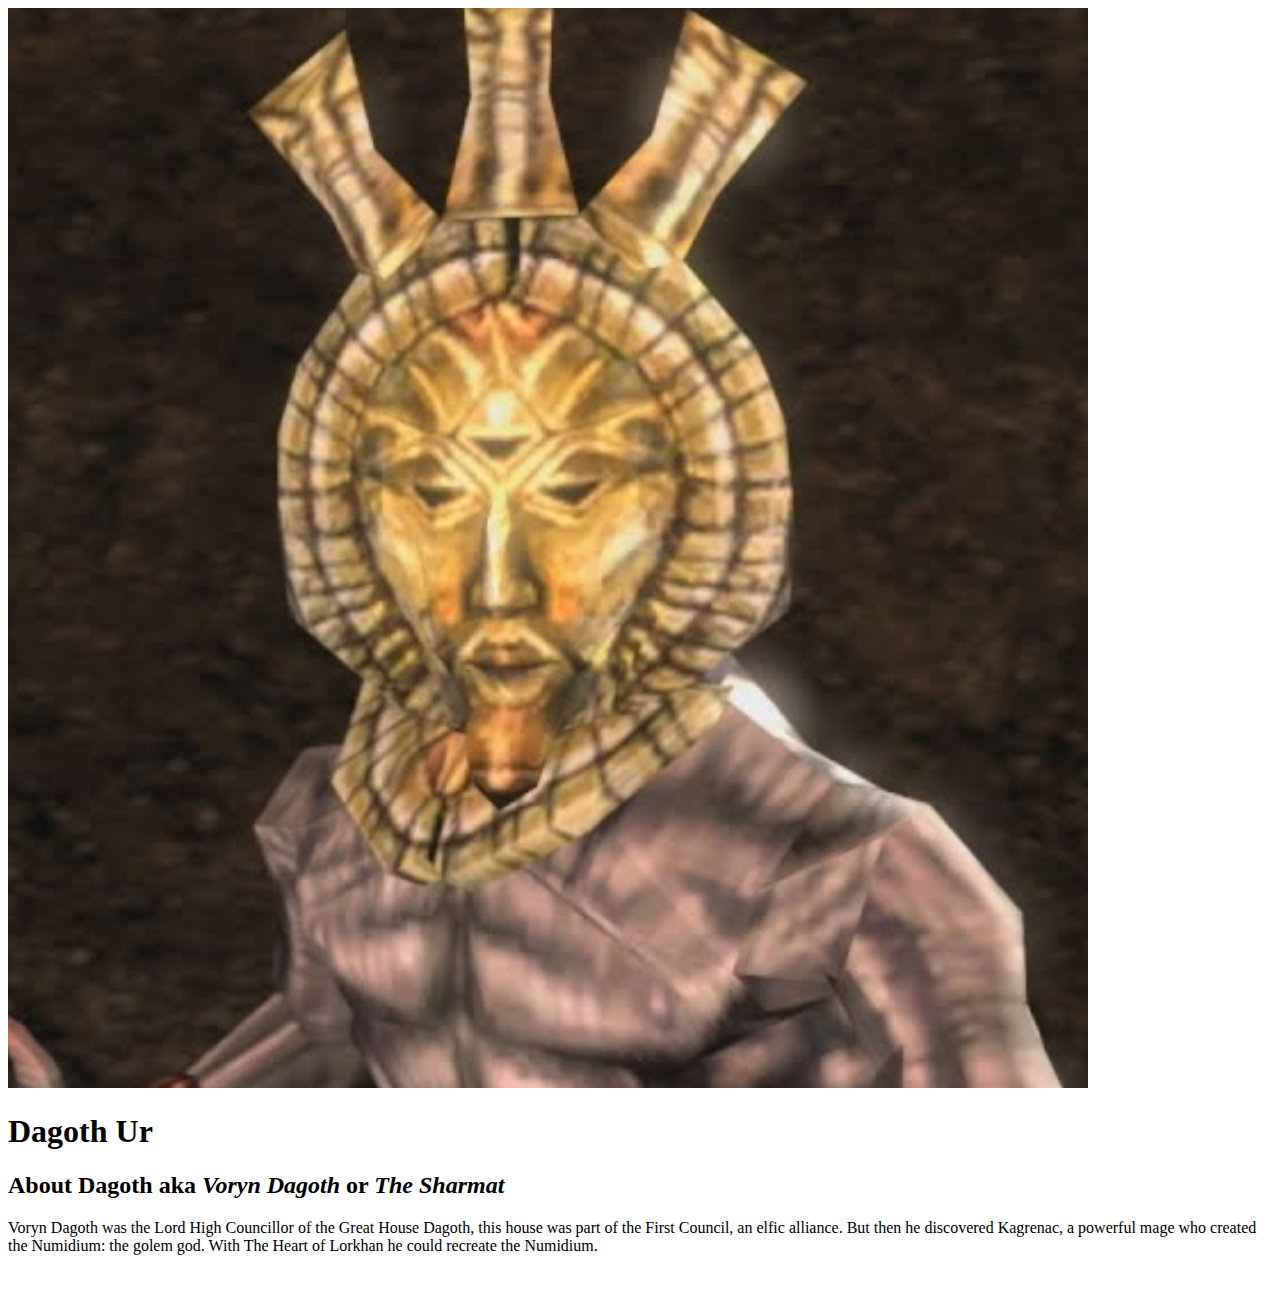
==== index.html @ 2358257a "stuff" ====
<!DOCTYPE html>
<html>
<head>
    <title>Dagoth Ur</title>
</head>
<body>
    <!--header element-->
    <header>
        <img src="img/Dagoth_Ur.jpg">
        <h1>Dagoth Ur</h1>
    </header>

    <!--main part-->
    <main>
        <h2>About Dagoth aka <i>Voryn Dagoth</i> or <i>The Sharmat</i></h2>
        <p>Voryn Dagoth was the Lord High Councillor of the Great House Dagoth, this house was part of the First Council, an elfic alliance. But then he discovered Kagrenac, a powerful mage
            who created the Numidium: the golem god. With The Heart of Lorkhan he could recreate the Numidium.<br> 
            </p>
        <img src="">
    </main>
</body>

</html>
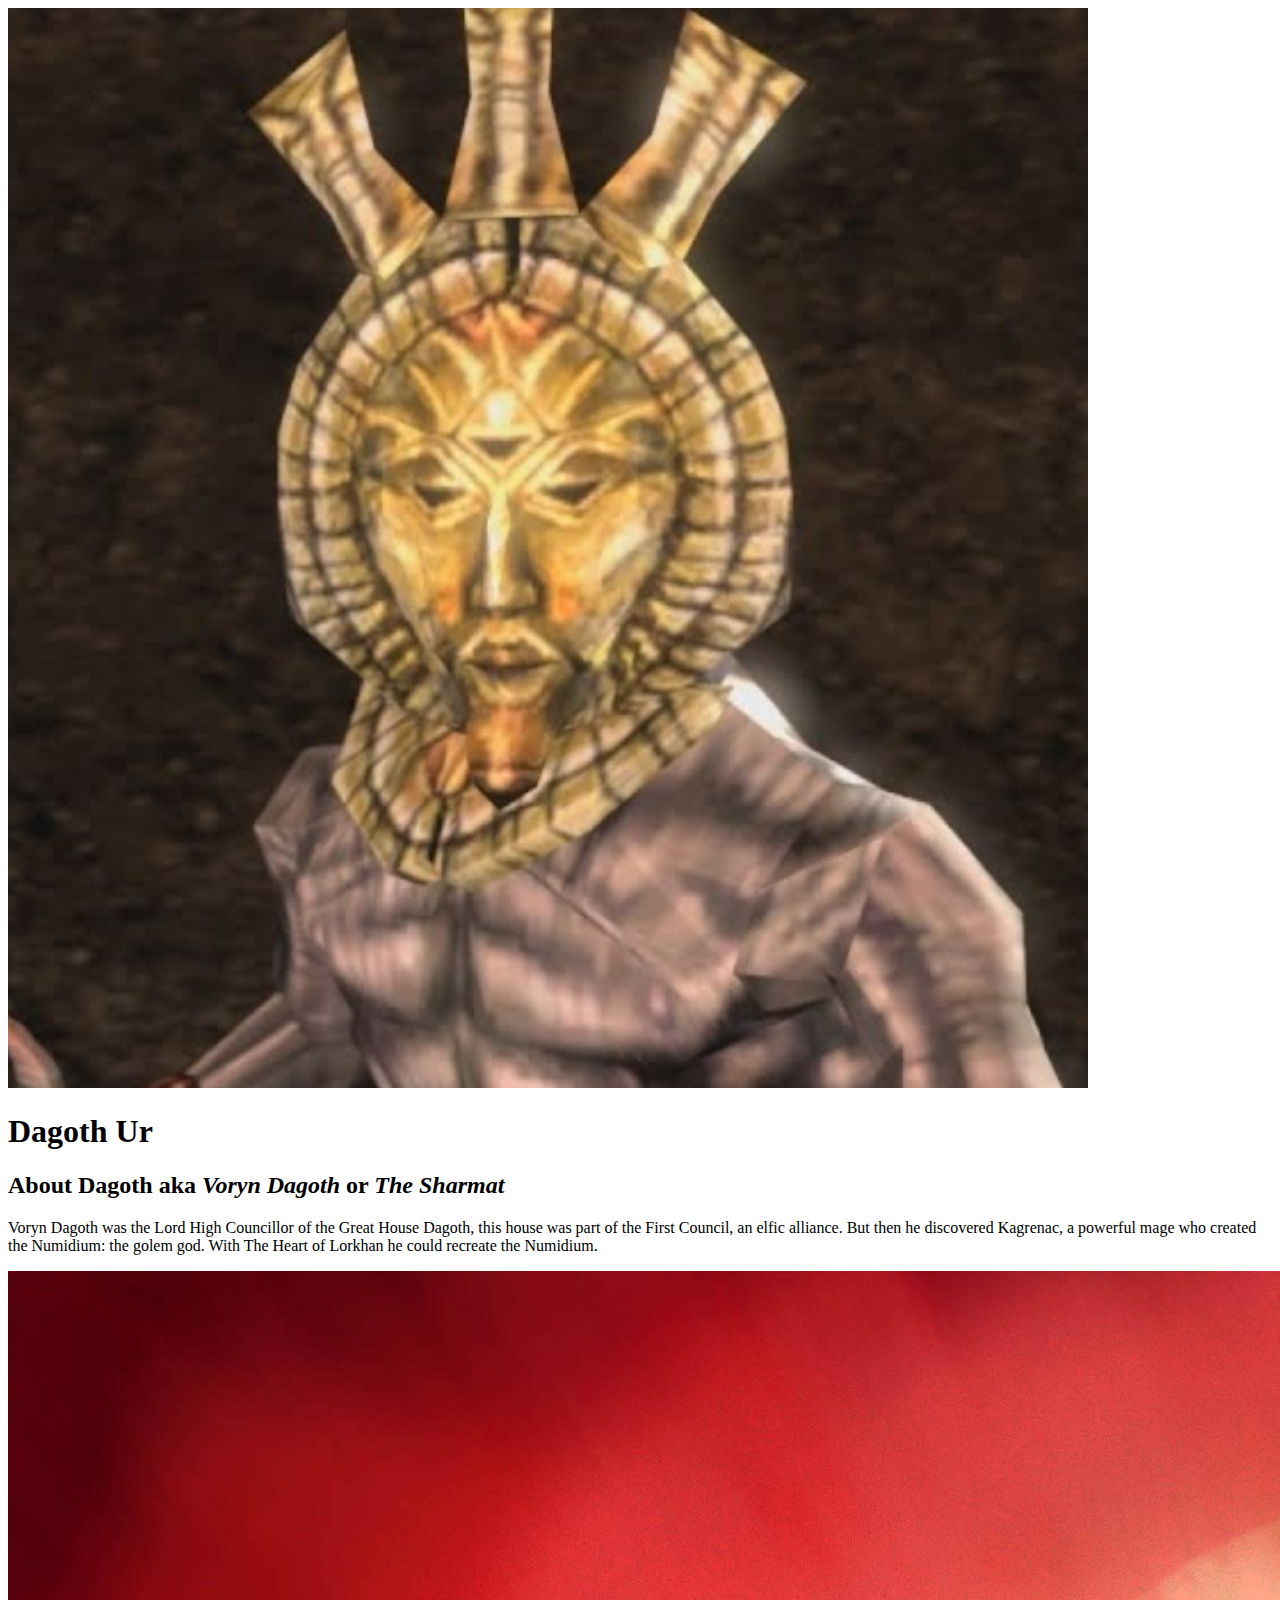
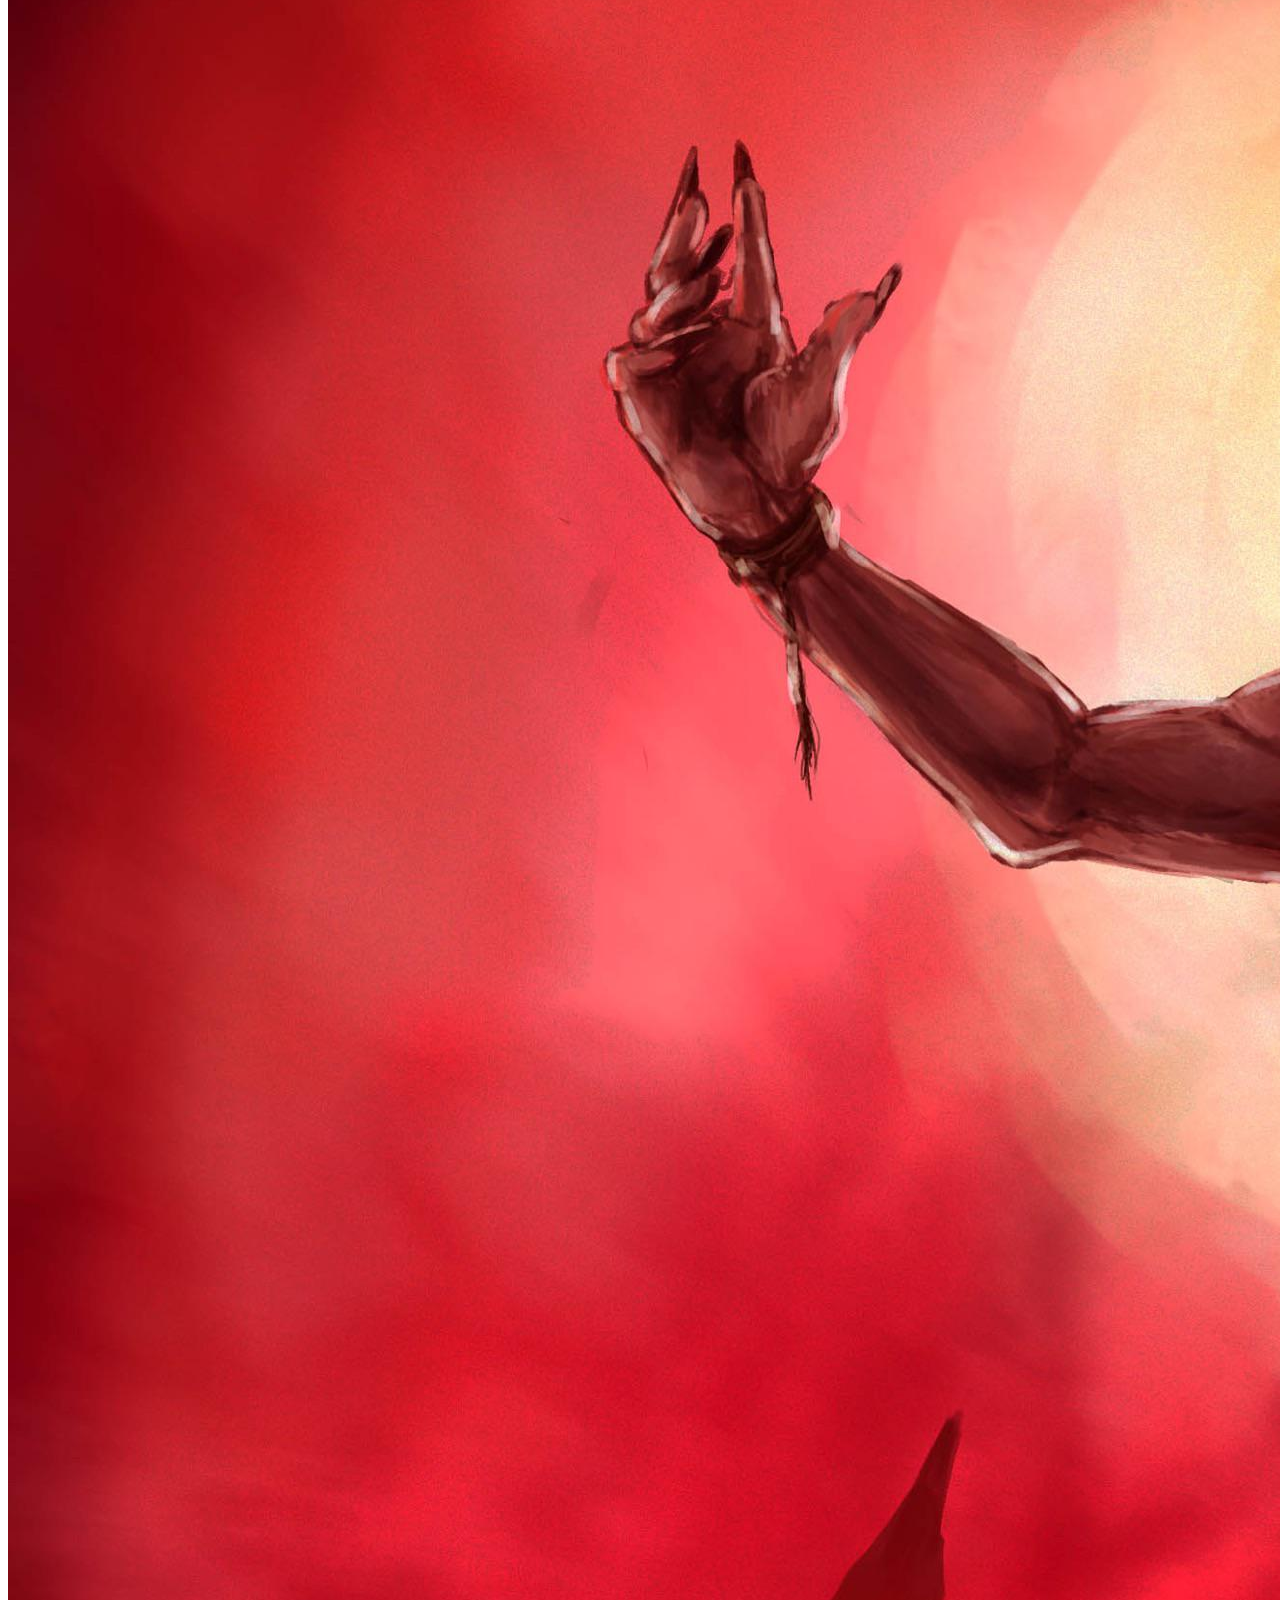
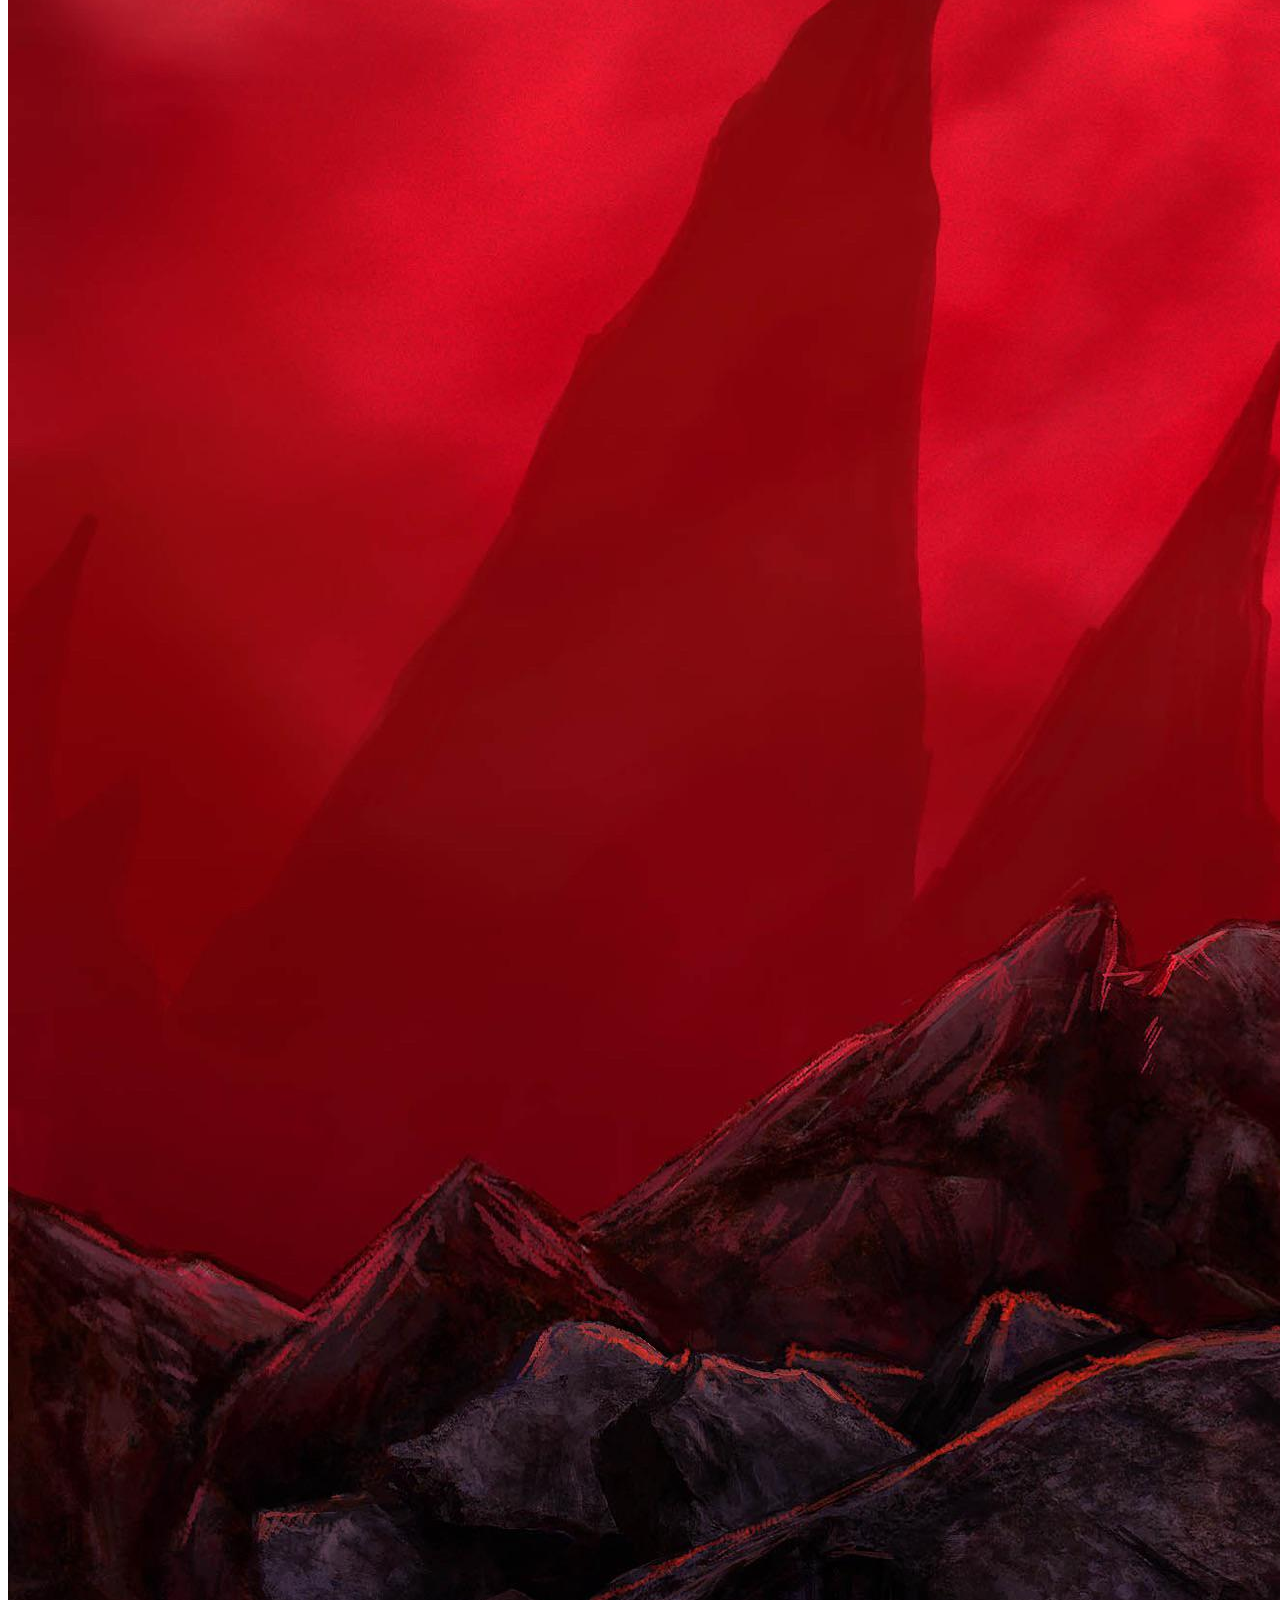
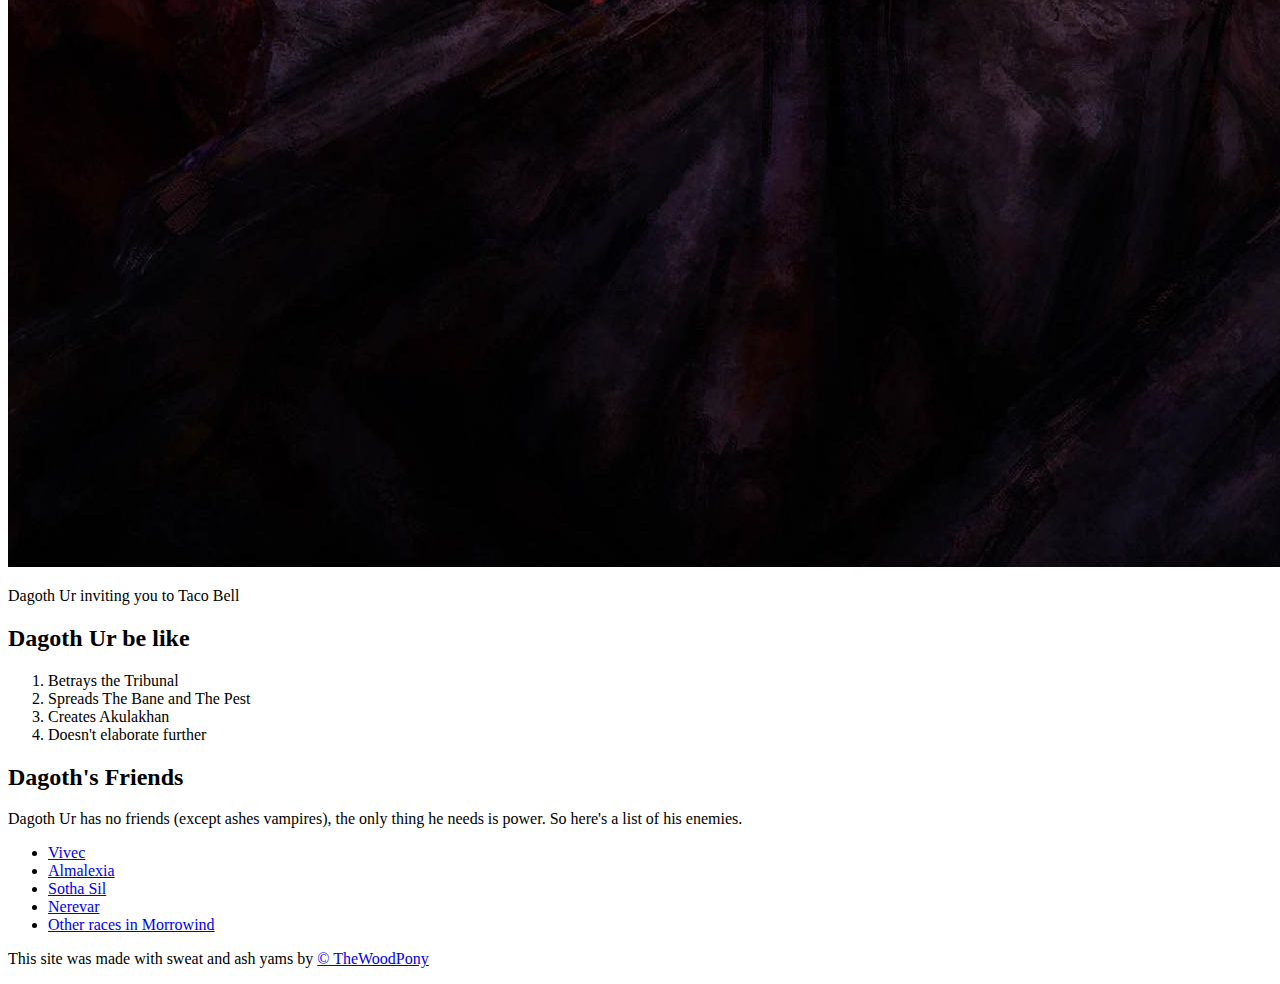
==== commit e28566d3: "Final html skeleton" ====
--- a/index.html
+++ b/index.html
@@ -2,6 +2,7 @@
 <html>
 <head>
     <title>Dagoth Ur</title>
+    <link rel="icon" href="img/favicon.ico">
 </head>
 <body>
     <!--header element-->
@@ -16,8 +17,28 @@
         <p>Voryn Dagoth was the Lord High Councillor of the Great House Dagoth, this house was part of the First Council, an elfic alliance. But then he discovered Kagrenac, a powerful mage
             who created the Numidium: the golem god. With The Heart of Lorkhan he could recreate the Numidium.<br> 
             </p>
-        <img src="">
+        <img src="img/Dagoth_Ur_2.jpg">
+        <p>Dagoth Ur inviting you to Taco Bell</p>
+        <!--Typical Dagoth stuff-->
+        <h2>Dagoth Ur be like</h2>
+        <ol>
+            <li>Betrays the Tribunal</li>
+            <li>Spreads The Bane and The Pest</li>
+            <li>Creates Akulakhan</li>
+            <li>Doesn't elaborate further</li>
+        </ol>
+        <!--Dagoth's enemies-->
+        <h2>Dagoth's Friends</h2>
+        <p>Dagoth Ur has no friends (except ashes vampires), the only thing he needs is power. So here's a list of his enemies.</p>
+        <ul>
+            <li><a target="_blank" href="https://elderscrolls.fandom.com/wiki/Vivec">Vivec</a></li>
+            <li><a target="_blank" href="https://elderscrolls.fandom.com/wiki/Almalexia">Almalexia</a></li>
+            <li><a target="_blank" href="https://elderscrolls.fandom.com/wiki/Sotha_Sil">Sotha Sil</a></li>
+            <li><a target="_blank" href="https://elderscrolls.fandom.com/wiki/Indoril_Nerevar">Nerevar</a></li>
+            <li><a target="_blank" href="https://en.wikipedia.org/wiki/Aryanism">Other races in Morrowind</a></li>
+        </ul>
     </main>
-</body>
+<footer>
+    <p>This site was made with sweat and ash yams by <a href="https://twitter.com/thewoodpony"> &copy; TheWoodPony</a></p>
 
-</html>+</footer>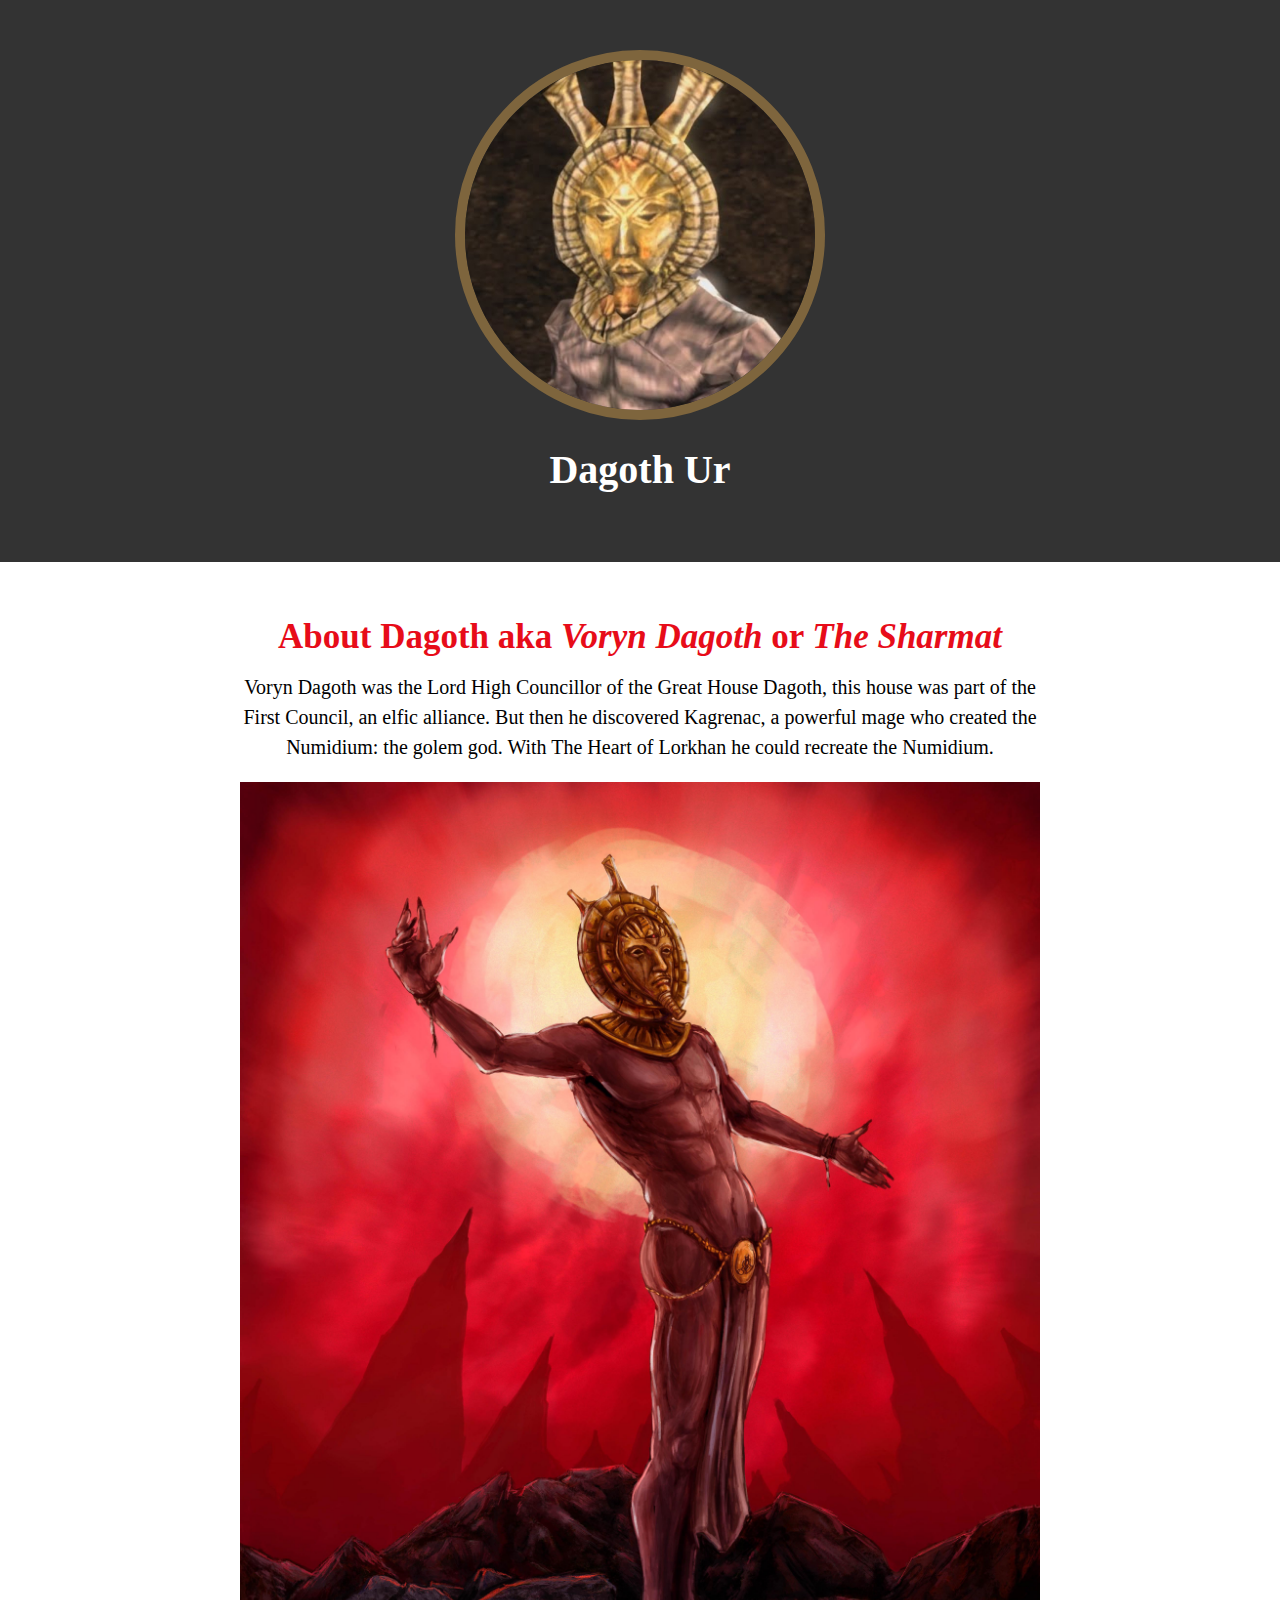
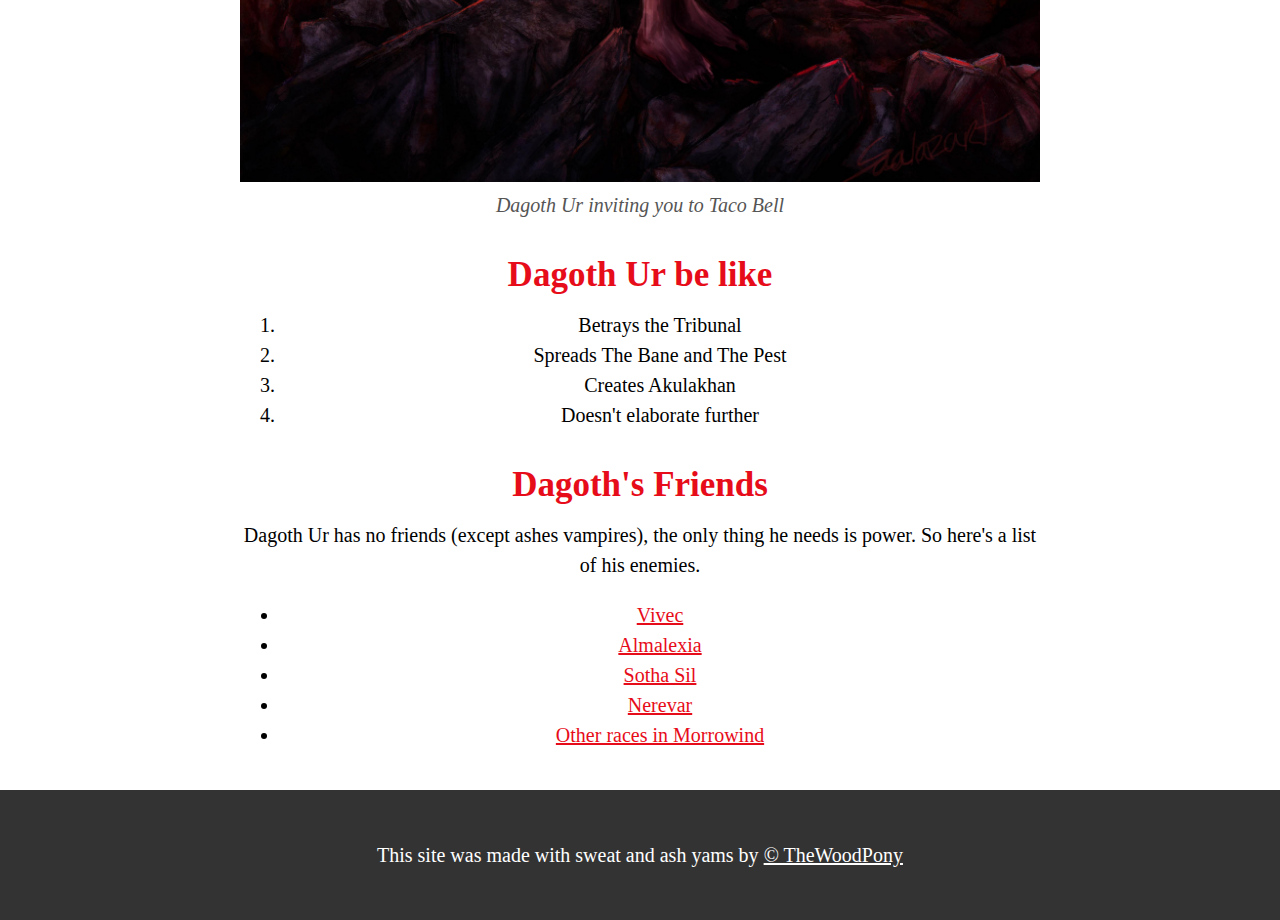
==== commit 38af8071: "CSS added" ====
--- a/index.html
+++ b/index.html
@@ -3,6 +3,7 @@
 <head>
     <title>Dagoth Ur</title>
     <link rel="icon" href="img/favicon.ico">
+    <link rel="stylesheet" type="text/css" href="css/hero.css">
 </head>
 <body>
     <!--header element-->
@@ -18,7 +19,7 @@
             who created the Numidium: the golem god. With The Heart of Lorkhan he could recreate the Numidium.<br> 
             </p>
         <img src="img/Dagoth_Ur_2.jpg">
-        <p>Dagoth Ur inviting you to Taco Bell</p>
+        <p class="caption">Dagoth Ur inviting you to Taco Bell</p>
         <!--Typical Dagoth stuff-->
         <h2>Dagoth Ur be like</h2>
         <ol>
--- a/css/hero.css
+++ b/css/hero.css
@@ -0,0 +1,74 @@
+body{
+    margin: 0; 
+    background-image: url('https://i.ytimg.com/vi/JUN5MTlqYVU/maxresdefault.jpg');
+    background-size: contain;
+    font-family: Planewalker;
+    font-size: 20px;
+    line-height: 30px;
+}
+
+@font-face{
+    font-family: "Planewalker";
+    src:url("Planewalker.otf")
+}
+
+header{
+    background-color: rgba(0, 0, 0, 0.8);
+    text-align: center;
+    padding-top: 50px;
+    padding-bottom: 50px;
+}
+
+header h1{
+    color: white;
+}
+
+header img{
+    border-radius: 190px;
+    width: 350px;
+    border: 10px solid #7E653D;
+}
+
+main{
+    max-width: 800px;
+    margin: 0 auto;
+    padding: 20px 20px;
+    text-align: center;
+
+}
+
+main img{
+    max-width: 100%; 
+}
+
+h2{
+    font-size: 35px;
+    color: #e70c19;
+    margin: 40px 0 10px; 
+}
+
+a{
+    color: #e70c19;
+}
+a:hover{
+    color: #483a94;
+}
+
+footer{
+    background-color:rgba(0, 0, 0, 0.8);
+    text-align: center;
+    color:white;
+    padding: 50px;
+}
+footer p{
+    margin: 0;
+}
+footer a{
+    color: white;
+}
+
+p.caption{
+    color: #555555;
+    font-style: italic;
+    margin-top: 0;
+}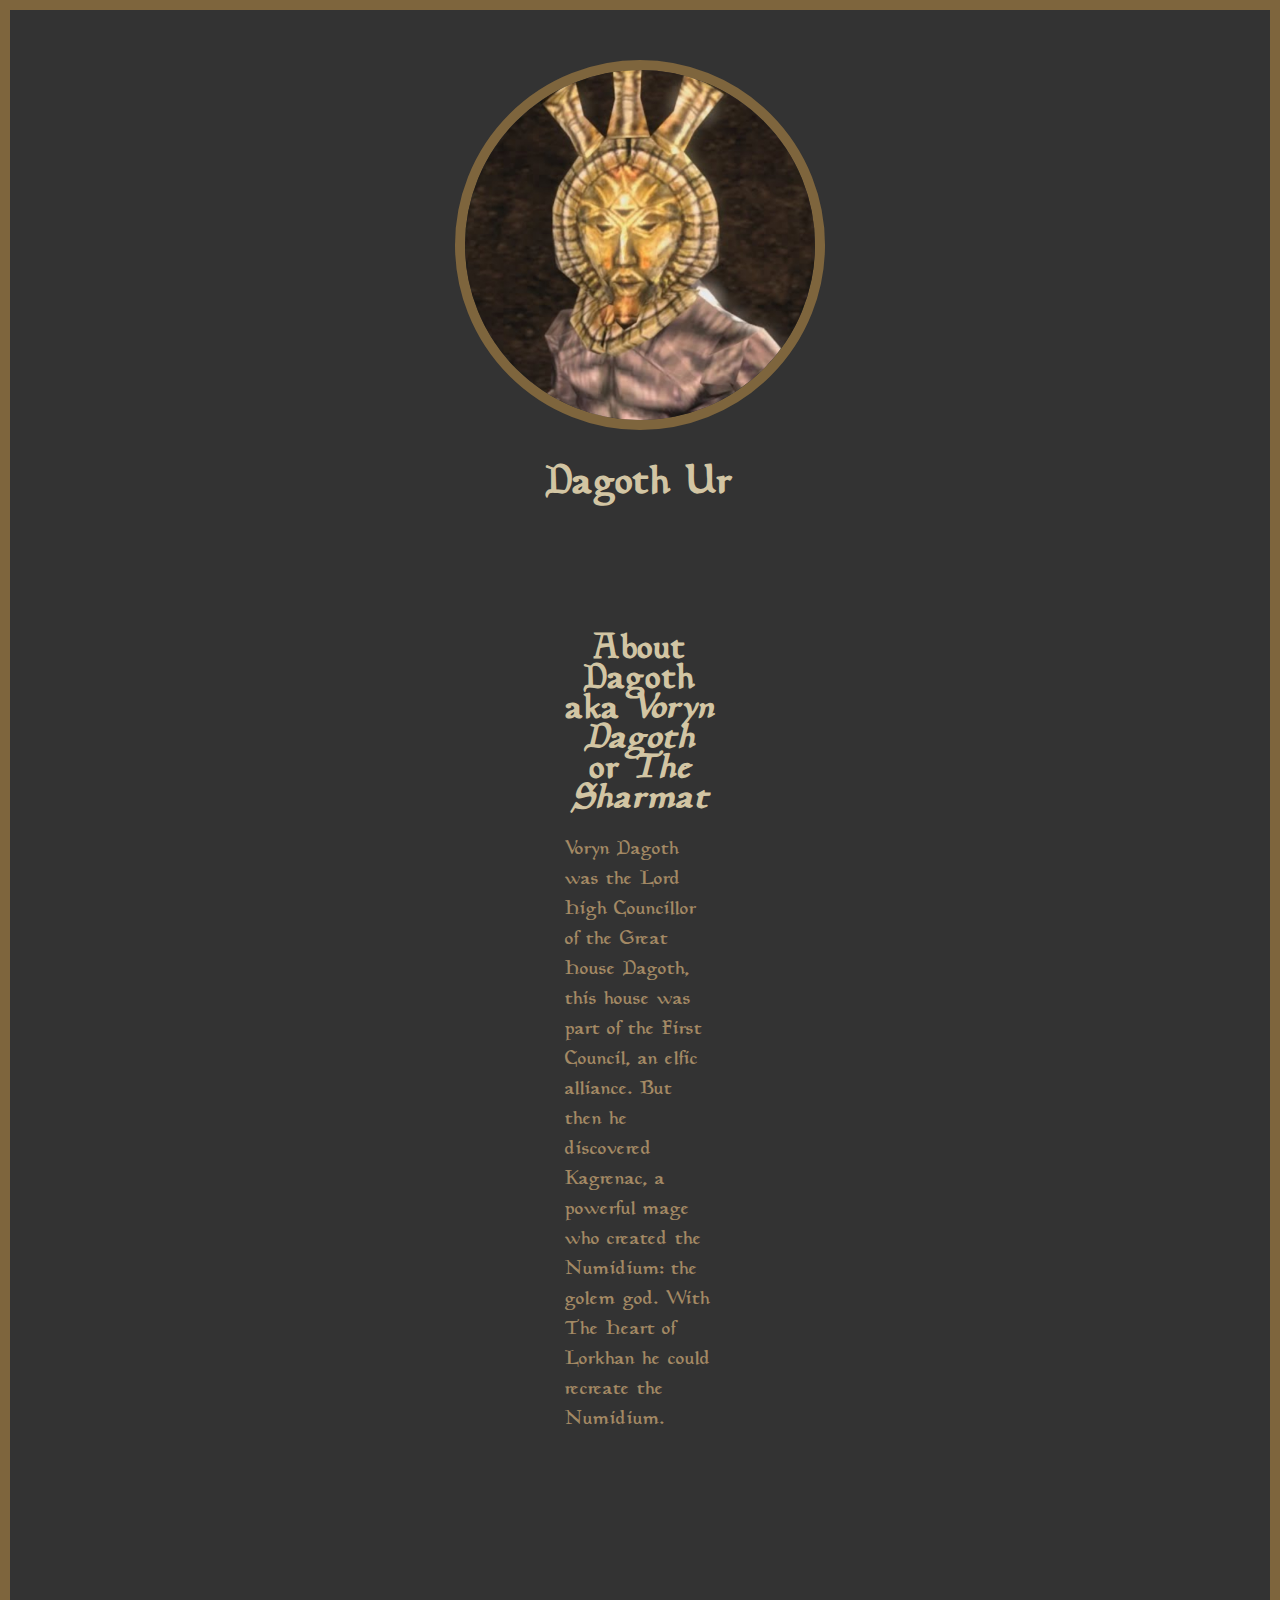
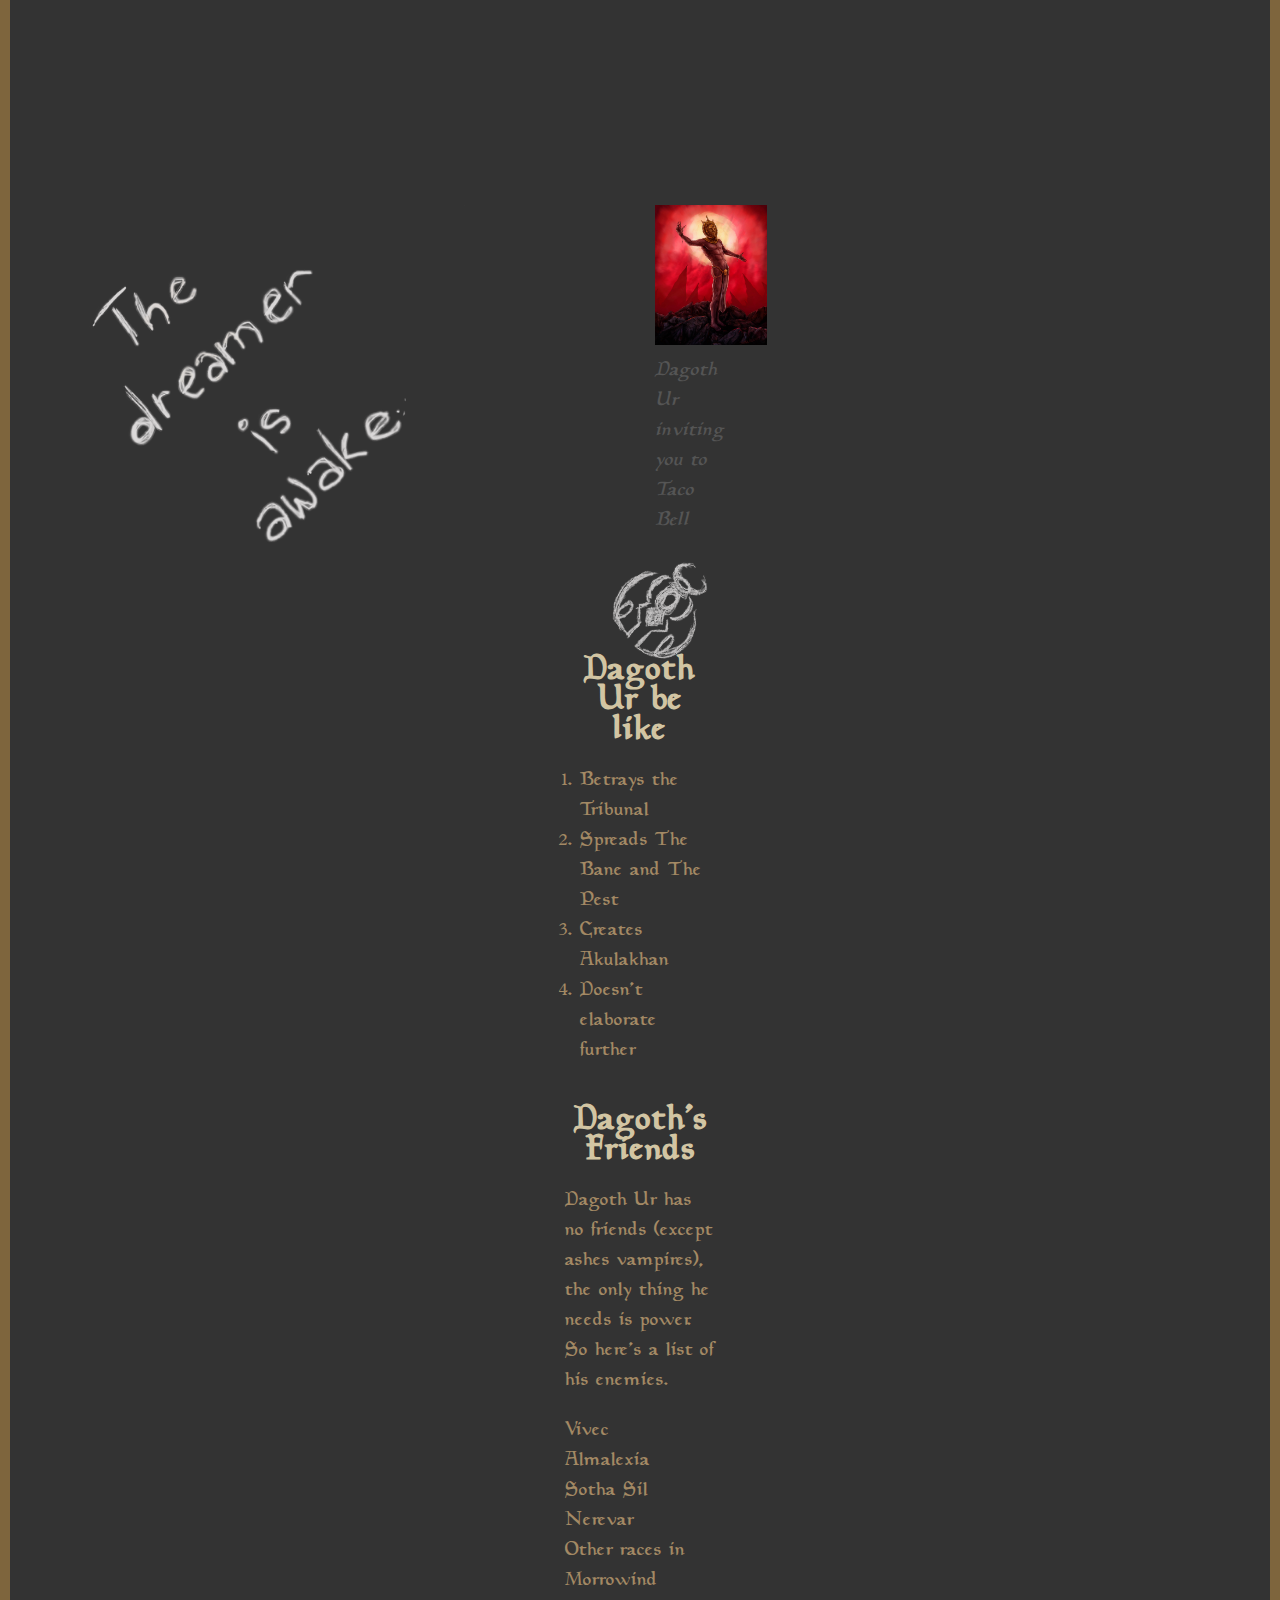
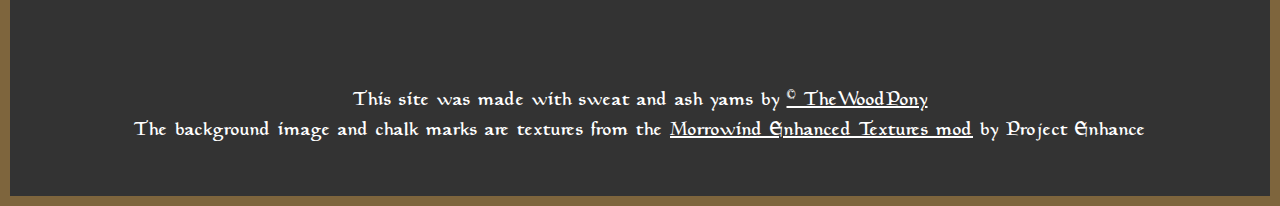
==== commit 5e3a58da: "Refined the CSS" ====
--- a/index.html
+++ b/index.html
@@ -8,7 +8,7 @@
 <body>
     <!--header element-->
     <header>
-        <img src="img/Dagoth_Ur.jpg">
+        <img src="img/Dagoth_Ur.jpg" alt="An image of Dagoth Ur taken in-game, his head is looking towards us, he has a strange golden mask with three eyes and bare-chested.">
         <h1>Dagoth Ur</h1>
     </header>
 
@@ -18,8 +18,10 @@
         <p>Voryn Dagoth was the Lord High Councillor of the Great House Dagoth, this house was part of the First Council, an elfic alliance. But then he discovered Kagrenac, a powerful mage
             who created the Numidium: the golem god. With The Heart of Lorkhan he could recreate the Numidium.<br> 
             </p>
-        <img src="img/Dagoth_Ur_2.jpg">
+        <img class="dreamer" src="img/tx_dagoth_chalk30.png" alt="The dreamer is awake written with chalk on the left side of the page.">
+        <img src="img/Dagoth_Ur_2.jpg" alt="Dagoth Ur is standing on rocks, with pointy rocks, a red sky and a gigantic sun behind him, his hands are inviting us to come closer.">
         <p class="caption">Dagoth Ur inviting you to Taco Bell</p>
+        <img class="mark" src="img/tx_dagoth_chalk00.png" alt="The House Dagoth symbol written with chalk on the right side of the page.">
         <!--Typical Dagoth stuff-->
         <h2>Dagoth Ur be like</h2>
         <ol>
@@ -40,6 +42,6 @@
         </ul>
     </main>
 <footer>
-    <p>This site was made with sweat and ash yams by <a href="https://twitter.com/thewoodpony"> &copy; TheWoodPony</a></p>
-
+    <p>This site was made with sweat and ash yams by <a target="_blank" href="https://twitter.com/thewoodpony"> &copy; TheWoodPony</a></p>
+    <p>The background image and chalk marks are textures from the <a target="_blank" href="https://www.nexusmods.com/morrowind/mods/46221?tab=description">Morrowind Enhanced Textures mod</a> by Project Enhance</p>
 </footer>--- a/css/hero.css
+++ b/css/hero.css
@@ -1,15 +1,17 @@
 body{
     margin: 0; 
-    background-image: url('https://i.ytimg.com/vi/JUN5MTlqYVU/maxresdefault.jpg');
+    background-image: url('/img/tx_sky_cloudy.png');
     background-size: contain;
     font-family: Planewalker;
     font-size: 20px;
     line-height: 30px;
+    border: 10px solid #7E653D;
+    cursor: url('/cursor/cursor.cur'), default;
 }
 
 @font-face{
     font-family: "Planewalker";
-    src:url("Planewalker.otf")
+    src:url("/fonts/Planewalker.otf")
 }
 
 header{
@@ -20,7 +22,7 @@
 }
 
 header h1{
-    color: white;
+    color: #D2C5A3;
 }
 
 header img{
@@ -30,28 +32,51 @@
 }
 
 main{
+    background-color: rgba(0, 0, 0, 0.8);
     max-width: 800px;
     margin: 0 auto;
-    padding: 20px 20px;
-    text-align: center;
+    padding: 20px 555px;
+    text-align: left;
 
 }
 
 main img{
-    max-width: 100%; 
+    margin: 350px 90px 0px;
+    max-width: 75%; 
+    max-height: auto;
+}
+
+main p{
+    color: #A38964;
+}
+
+main a{
+    text-decoration: none;
 }
 
 h2{
     font-size: 35px;
-    color: #e70c19;
+    color: #D2C5A3;
     margin: 40px 0 10px; 
+    text-align: center;
+}
+
+ol{
+    color: #A38964;
+    padding-left: 15px;
+}
+
+ul{
+    list-style-type: none;
+    padding-left: 0px;
 }
 
 a{
-    color: #e70c19;
+    color: #A38964;
 }
 a:hover{
-    color: #483a94;
+    color: #D2C5A3;
+    cursor: url(/cursor/cursor.cur), default;
 }
 
 footer{
@@ -71,4 +96,20 @@
     color: #555555;
     font-style: italic;
     margin-top: 0;
+    margin-left: 90px;
+}
+
+img.mark{
+    max-width: 100px;
+    max-height: auto;
+    float: right;
+    transform: rotate(45deg);
+    margin: 0;
+}
+
+img.dreamer{
+    max-width: 400px;
+    max-height: auto;
+    float: left;
+    margin-left: -500px;
 }